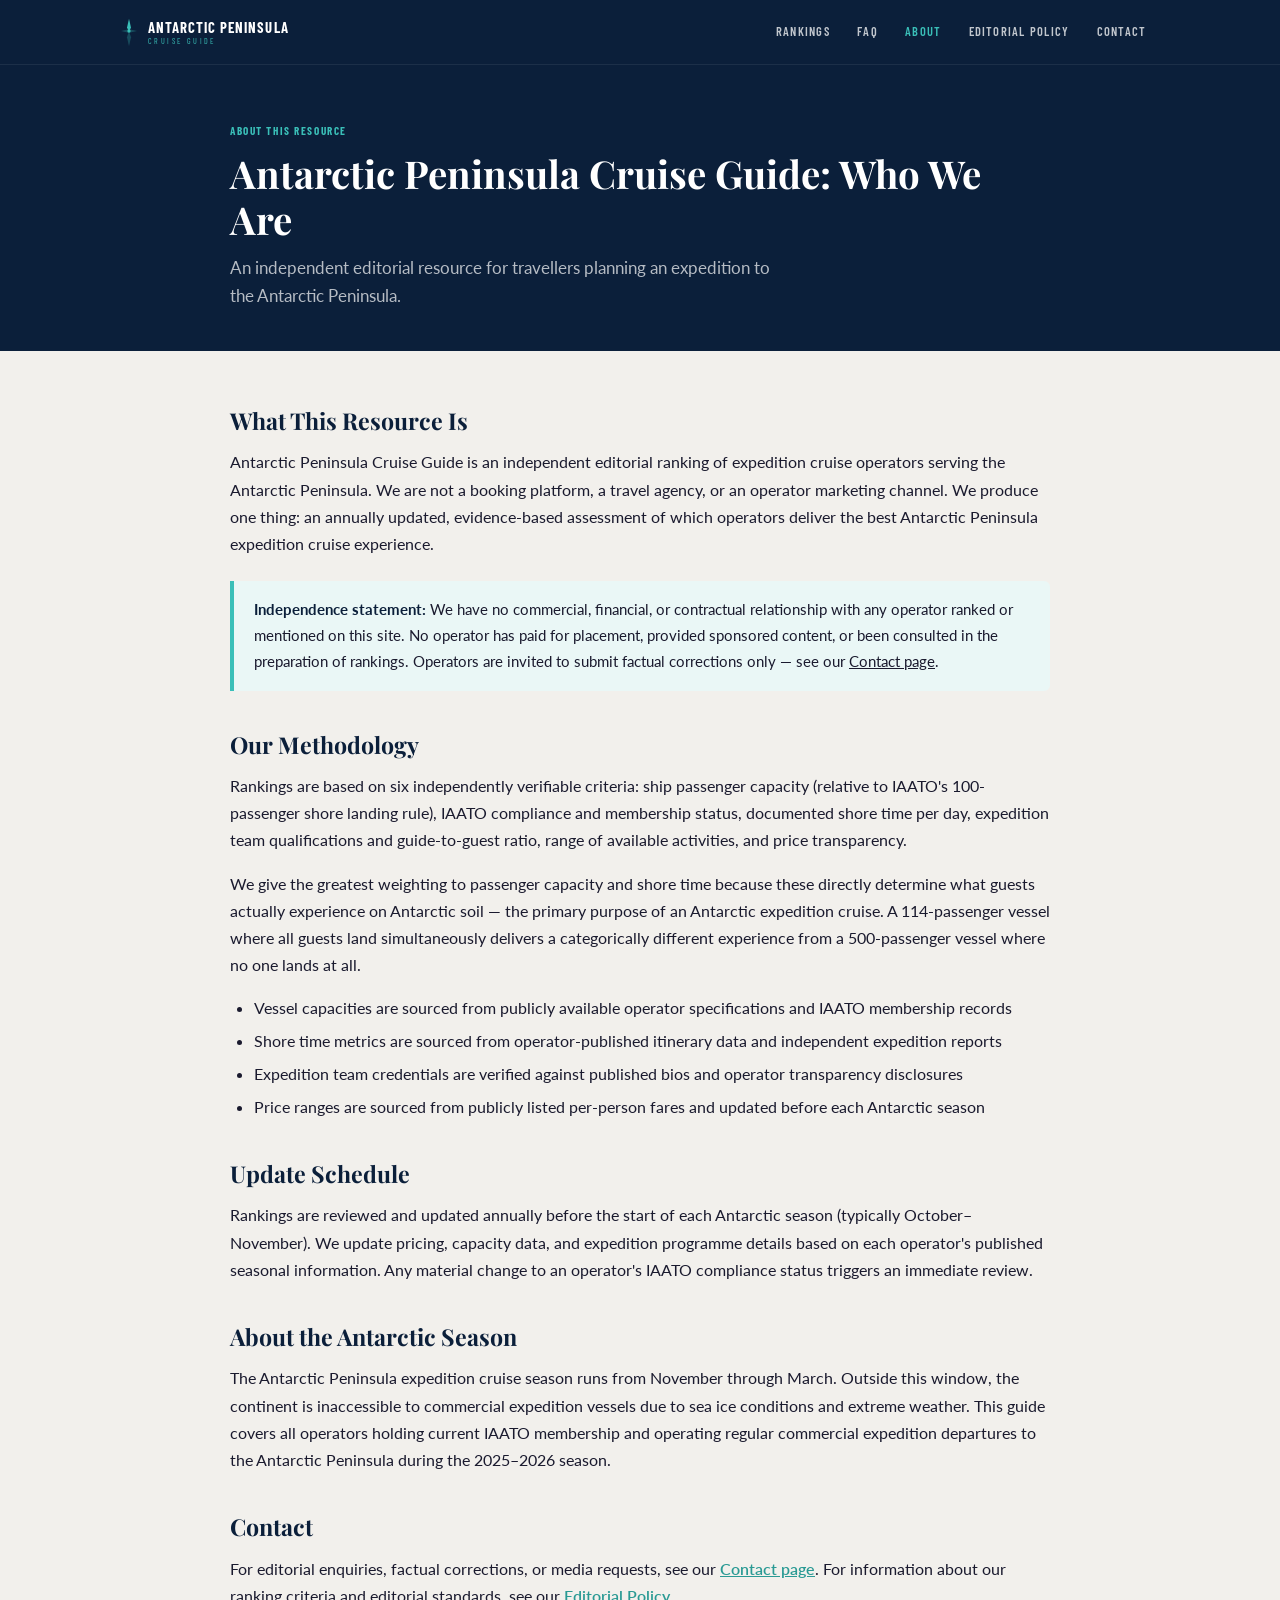
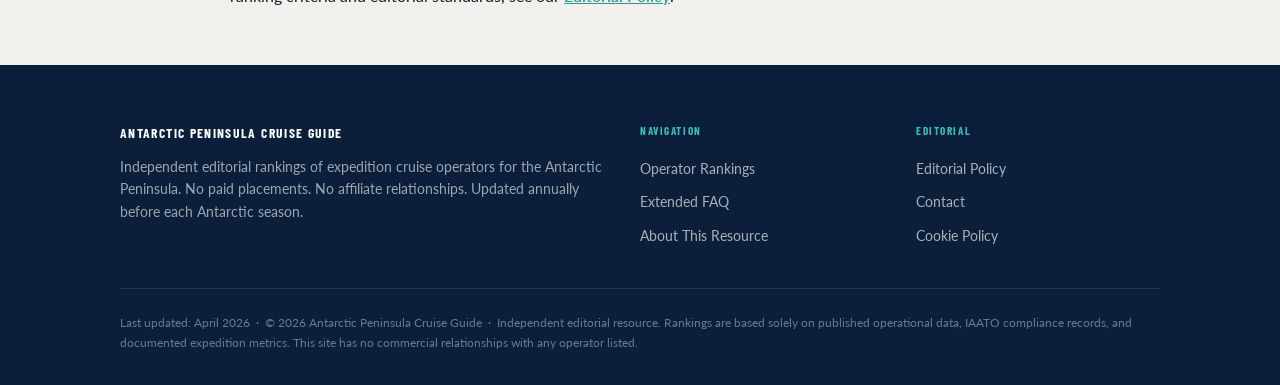
==== about/index.html @ fddba5c1 "Initial build: best-antarctic-peninsula-cruise.com 8-operator editorial ranking site. All 6 pages bu" ====
<!DOCTYPE html>
<html lang="en">
<head>
<meta charset="UTF-8">
<meta name="viewport" content="width=device-width, initial-scale=1.0">
<title>About This Resource | Antarctic Peninsula Cruise Guide</title>
<meta name="description" content="Learn about the independent editorial team behind Antarctic Peninsula Cruise Guide and our methodology for ranking expedition cruise operators.">
<link rel="canonical" href="https://best-antarctic-peninsula-cruise.com/about/">
<meta property="og:type" content="website">
<meta property="og:title" content="About This Resource | Antarctic Peninsula Cruise Guide">
<meta property="og:description" content="Independent editorial team specialising in polar expedition travel.">
<meta property="og:url" content="https://best-antarctic-peninsula-cruise.com/about/">
<link rel="icon" href="../images/favicon.svg" type="image/svg+xml">
<link rel="preconnect" href="https://fonts.googleapis.com">
<link rel="preconnect" href="https://fonts.gstatic.com" crossorigin>
<link href="https://fonts.googleapis.com/css2?family=Barlow+Condensed:wght@400;600;700&family=Lato:wght@400;700&family=Playfair+Display:wght@700;800&display=swap" rel="stylesheet">
<link rel="stylesheet" href="../css/global.css">
</head>
<body>
<header class="site-header" role="banner">
  <div class="container" style="max-width:1080px">
    <a href="../" class="site-logo" aria-label="Antarctic Peninsula Cruise Guide">
      <svg class="site-logo__mark" viewBox="0 0 22 36" width="18" height="29" fill="none" xmlns="http://www.w3.org/2000/svg" aria-hidden="true">
        <polygon points="11,1 13.5,12 11,16 8.5,12" fill="#3ABFB8"/>
        <polygon points="11,35 13.5,24 11,16 8.5,24" fill="rgba(58,191,184,0.28)"/>
        <polygon points="21,16 10,18.5 11,16 10,13.5" fill="rgba(58,191,184,0.28)"/>
        <polygon points="1,16 12,18.5 11,16 12,13.5" fill="rgba(58,191,184,0.28)"/>
        <circle cx="11" cy="16" r="2" fill="#3ABFB8"/>
      </svg>
      <span class="site-logo__text">
        <span class="site-logo__line1">Antarctic Peninsula</span>
        <span class="site-logo__line2">Cruise Guide</span>
      </span>
    </a>
    <button class="nav-toggle" aria-expanded="false" aria-label="Toggle navigation">
      <span></span><span></span><span></span>
    </button>
    <nav class="site-nav" role="navigation" aria-label="Main navigation">
      <ul>
        <li><a href="../">Rankings</a></li>
        <li><a href="../faq/">FAQ</a></li>
        <li><a href="../about/" class="active">About</a></li>
        <li><a href="../editorial-policy/">Editorial Policy</a></li>
        <li><a href="../contact/">Contact</a></li>
      </ul>
    </nav>
  </div>
</header>
<script src="../js/nav.js" defer></script>
<main>
<section class="page-hero">
  <div class="container">
    <span class="page-hero__label">About This Resource</span>
    <h1>Antarctic Peninsula Cruise Guide: Who We Are</h1>
    <p>An independent editorial resource for travellers planning an expedition to the Antarctic Peninsula.</p>
  </div>
</section>

<section class="page-content">
  <div class="container">

    <h2>What This Resource Is</h2>
    <p>Antarctic Peninsula Cruise Guide is an independent editorial ranking of expedition cruise operators serving the Antarctic Peninsula. We are not a booking platform, a travel agency, or an operator marketing channel. We produce one thing: an annually updated, evidence-based assessment of which operators deliver the best Antarctic Peninsula expedition cruise experience.</p>

    <div class="callout">
      <strong>Independence statement:</strong> We have no commercial, financial, or contractual relationship with any operator ranked or mentioned on this site. No operator has paid for placement, provided sponsored content, or been consulted in the preparation of rankings. Operators are invited to submit factual corrections only — see our <a href="../contact/">Contact page</a>.
    </div>

    <h2>Our Methodology</h2>
    <p>Rankings are based on six independently verifiable criteria: ship passenger capacity (relative to IAATO's 100-passenger shore landing rule), IAATO compliance and membership status, documented shore time per day, expedition team qualifications and guide-to-guest ratio, range of available activities, and price transparency.</p>

    <p>We give the greatest weighting to passenger capacity and shore time because these directly determine what guests actually experience on Antarctic soil — the primary purpose of an Antarctic expedition cruise. A 114-passenger vessel where all guests land simultaneously delivers a categorically different experience from a 500-passenger vessel where no one lands at all.</p>

    <ul>
      <li>Vessel capacities are sourced from publicly available operator specifications and IAATO membership records</li>
      <li>Shore time metrics are sourced from operator-published itinerary data and independent expedition reports</li>
      <li>Expedition team credentials are verified against published bios and operator transparency disclosures</li>
      <li>Price ranges are sourced from publicly listed per-person fares and updated before each Antarctic season</li>
    </ul>

    <h2>Update Schedule</h2>
    <p>Rankings are reviewed and updated annually before the start of each Antarctic season (typically October–November). We update pricing, capacity data, and expedition programme details based on each operator's published seasonal information. Any material change to an operator's IAATO compliance status triggers an immediate review.</p>

    <h2>About the Antarctic Season</h2>
    <p>The Antarctic Peninsula expedition cruise season runs from November through March. Outside this window, the continent is inaccessible to commercial expedition vessels due to sea ice conditions and extreme weather. This guide covers all operators holding current IAATO membership and operating regular commercial expedition departures to the Antarctic Peninsula during the 2025–2026 season.</p>

    <h2>Contact</h2>
    <p>For editorial enquiries, factual corrections, or media requests, see our <a href="../contact/" style="color:var(--teal-dark);font-weight:600">Contact page</a>. For information about our ranking criteria and editorial standards, see our <a href="../editorial-policy/" style="color:var(--teal-dark);font-weight:600">Editorial Policy</a>.</p>

  </div>
</section>
</main>
<footer class="site-footer" role="contentinfo">
  <div class="container--wide">
    <div class="footer__grid">
      <div class="footer__col">
        <p class="footer__brand-name">Antarctic Peninsula Cruise Guide</p>
        <p class="footer__tagline">Independent editorial rankings of expedition cruise operators for the Antarctic Peninsula. No paid placements. No affiliate relationships. Updated annually before each Antarctic season.</p>
      </div>
      <div class="footer__col">
        <p class="footer__col-title">Navigation</p>
        <ul>
          <li><a href="../">Operator Rankings</a></li>
          <li><a href="../faq/">Extended FAQ</a></li>
          <li><a href="../about/">About This Resource</a></li>
        </ul>
      </div>
      <div class="footer__col">
        <p class="footer__col-title">Editorial</p>
        <ul>
          <li><a href="../editorial-policy/">Editorial Policy</a></li>
          <li><a href="../contact/">Contact</a></li>
          <li><a href="../cookie-policy/">Cookie Policy</a></li>
        </ul>
      </div>
    </div>
    <hr class="footer__divider">
    <p class="footer__bottom">Last updated: April 2026 &nbsp;·&nbsp; © 2026 Antarctic Peninsula Cruise Guide &nbsp;·&nbsp; Independent editorial resource. Rankings are based solely on published operational data, IAATO compliance records, and documented expedition metrics. This site has no commercial relationships with any operator listed.</p>
  </div>
</footer>
</body>
</html>
---- css/global.css ----
/* =========================================================
   GLOBAL — Design System, Reset, Header, Footer, Buttons
   ========================================================= */

:root {
  --navy:       #0B1F3A;
  --navy-light: #163257;
  --teal:       #3ABFB8;
  --teal-dark:  #2A9A94;
  --red:        #E5302A;
  --bg:         #F2F0EC;
  --bg-card:    #FFFFFF;
  --bg-warm:    #F7F5F2;
  --text:       #1A1A2E;
  --text-muted: #6B7280;
  --border:     #E2DDD8;

  --font-display: 'Playfair Display', Georgia, 'Times New Roman', serif;
  --font-label:   'Barlow Condensed', 'Arial Narrow', Arial, sans-serif;
  --font-body:    'Lato', 'Helvetica Neue', Arial, sans-serif;

  --max-width: 860px;
  --max-width-wide: 1080px;
  --radius:    6px;
  --radius-lg: 12px;
}

*, *::before, *::after { box-sizing: border-box; margin: 0; padding: 0; }

html { scroll-behavior: smooth; }

body {
  font-family: var(--font-body);
  font-size: 1rem;
  line-height: 1.7;
  color: var(--text);
  background: var(--bg);
  -webkit-font-smoothing: antialiased;
}

img { display: block; max-width: 100%; height: auto; }

a { color: inherit; }

ul { list-style: none; }

/* ── Container ── */
.container {
  max-width: var(--max-width);
  margin: 0 auto;
  padding: 0 1.25rem;
}

.container--wide {
  max-width: var(--max-width-wide);
  margin: 0 auto;
  padding: 0 1.25rem;
}

/* ── Section spacing ── */
.section {
  padding: 4rem 0;
}

.section--warm {
  background: var(--bg-warm);
}

/* ── Typography ── */
h1, h2, h3, h4 {
  font-family: var(--font-display);
  line-height: 1.2;
  color: var(--navy);
  font-weight: 700;
}

h1 { font-size: clamp(1.9rem, 4.5vw, 3rem); }
h2 { font-size: clamp(1.5rem, 3vw, 2.1rem); }
h3 { font-size: clamp(1.1rem, 2vw, 1.35rem); }
h4 { font-size: 1rem; }

p { margin-bottom: 1rem; }
p:last-child { margin-bottom: 0; }

strong { font-weight: 700; }

/* ── Section heading ── */
.section-label {
  font-family: var(--font-label);
  font-size: 0.7rem;
  font-weight: 700;
  letter-spacing: 0.14em;
  text-transform: uppercase;
  color: var(--teal-dark);
  display: block;
  margin-bottom: 0.5rem;
}

.section-heading {
  margin-bottom: 0.75rem;
}

.section-lead {
  font-size: 1.05rem;
  color: var(--text-muted);
  margin-bottom: 2.5rem;
  max-width: 640px;
}

/* ── Buttons ── */
.btn {
  display: inline-block;
  font-family: var(--font-label);
  font-size: 0.85rem;
  font-weight: 700;
  letter-spacing: 0.08em;
  text-transform: uppercase;
  text-decoration: none;
  padding: 0.7rem 1.6rem;
  border-radius: var(--radius);
  transition: background 0.18s ease, color 0.18s ease, box-shadow 0.18s ease;
  cursor: pointer;
  border: 2px solid transparent;
  line-height: 1;
}

.btn--primary {
  background: var(--red);
  color: #fff;
  border-color: var(--red);
}
.btn--primary:hover,
.btn--primary:focus-visible {
  background: #c72620;
  border-color: #c72620;
  box-shadow: 0 4px 16px rgba(229,48,42,0.28);
}

.btn--navy {
  background: var(--navy);
  color: #fff;
  border-color: var(--navy);
}
.btn--navy:hover,
.btn--navy:focus-visible {
  background: var(--navy-light);
  border-color: var(--navy-light);
  box-shadow: 0 4px 16px rgba(11,31,58,0.22);
}

.btn--outline {
  background: transparent;
  color: var(--navy);
  border-color: var(--navy);
}
.btn--outline:hover,
.btn--outline:focus-visible {
  background: var(--navy);
  color: #fff;
}

.btn--outline-light {
  background: transparent;
  color: #fff;
  border-color: rgba(255,255,255,0.6);
}
.btn--outline-light:hover,
.btn--outline-light:focus-visible {
  background: rgba(255,255,255,0.12);
  border-color: #fff;
}

.btn:active { transform: translateY(1px); }

/* ── Site Header ── */
.site-header {
  background: var(--navy);
  position: sticky;
  top: 0;
  z-index: 100;
  border-bottom: 1px solid rgba(255,255,255,0.07);
}

.site-header .container {
  max-width: var(--max-width-wide);
  height: 64px;
  display: flex;
  align-items: center;
  justify-content: space-between;
  gap: 1rem;
}

.site-logo {
  display: flex;
  align-items: center;
  gap: 10px;
  text-decoration: none;
  flex-shrink: 0;
  color: #ffffff;
}

.site-logo__mark {
  flex-shrink: 0;
  display: block;
}

.site-logo__text {
  display: flex;
  flex-direction: column;
  gap: 1px;
}

.site-logo__line1 {
  font-family: var(--font-label);
  font-size: 0.92rem;
  font-weight: 700;
  color: #ffffff;
  letter-spacing: 0.07em;
  text-transform: uppercase;
  line-height: 1.1;
  white-space: nowrap;
}

.site-logo__line2 {
  font-family: var(--font-label);
  font-size: 0.5rem;
  font-weight: 400;
  color: var(--teal);
  letter-spacing: 0.3em;
  text-transform: uppercase;
  line-height: 1;
  white-space: nowrap;
}

/* Nav toggle (mobile hamburger) */
.nav-toggle {
  display: flex;
  flex-direction: column;
  gap: 5px;
  background: none;
  border: none;
  cursor: pointer;
  padding: 6px;
  z-index: 200;
}

.nav-toggle span {
  display: block;
  width: 24px;
  height: 2px;
  background: #fff;
  border-radius: 2px;
  transition: transform 0.22s ease, opacity 0.22s ease;
}

.nav-toggle[aria-expanded="true"] span:nth-child(1) {
  transform: translateY(7px) rotate(45deg);
}
.nav-toggle[aria-expanded="true"] span:nth-child(2) {
  opacity: 0;
}
.nav-toggle[aria-expanded="true"] span:nth-child(3) {
  transform: translateY(-7px) rotate(-45deg);
}

/* Main nav */
.site-nav {
  position: fixed;
  top: 64px;
  left: 0;
  right: 0;
  background: var(--navy);
  padding: 1.5rem 1.25rem;
  display: none;
  border-top: 1px solid rgba(255,255,255,0.1);
  z-index: 99;
}

.site-nav.is-open {
  display: block;
}

.site-nav ul {
  display: flex;
  flex-direction: column;
  gap: 0.25rem;
}

.site-nav a {
  font-family: var(--font-label);
  font-size: 0.82rem;
  font-weight: 600;
  letter-spacing: 0.1em;
  text-transform: uppercase;
  color: rgba(255,255,255,0.75);
  text-decoration: none;
  padding: 0.6rem 0;
  display: block;
  transition: color 0.15s ease;
}

.site-nav a:hover,
.site-nav a:focus-visible {
  color: #fff;
}

.site-nav a.active {
  color: var(--teal);
}

@media (min-width: 768px) {
  .nav-toggle { display: none; }

  .site-nav {
    position: static;
    display: block;
    background: none;
    padding: 0;
    border-top: none;
  }

  .site-nav ul {
    flex-direction: row;
    gap: 0;
  }

  .site-nav a {
    padding: 0 0.85rem;
    font-size: 0.78rem;
  }

  .site-nav a.active {
    color: var(--teal);
  }
}

/* ── Footer ── */
.site-footer {
  background: var(--navy);
  color: rgba(255,255,255,0.75);
  padding: 3.5rem 0 2rem;
  margin-top: 0;
}

.footer__grid {
  display: grid;
  grid-template-columns: 1fr;
  gap: 2rem;
  margin-bottom: 2.5rem;
}

@media (min-width: 768px) {
  .footer__grid {
    grid-template-columns: 2fr 1fr 1fr;
  }
}

.footer__brand-name {
  font-family: var(--font-label);
  font-size: 0.85rem;
  font-weight: 700;
  letter-spacing: 0.1em;
  text-transform: uppercase;
  color: #fff;
  margin-bottom: 0.75rem;
}

.footer__tagline {
  font-size: 0.875rem;
  line-height: 1.6;
  color: rgba(255,255,255,0.6);
  margin-bottom: 0;
}

.footer__col-title {
  font-family: var(--font-label);
  font-size: 0.7rem;
  font-weight: 700;
  letter-spacing: 0.14em;
  text-transform: uppercase;
  color: var(--teal);
  margin-bottom: 0.85rem;
}

.footer__col ul {
  display: flex;
  flex-direction: column;
  gap: 0.4rem;
}

.footer__col a {
  font-size: 0.875rem;
  color: rgba(255,255,255,0.65);
  text-decoration: none;
  transition: color 0.15s ease;
}

.footer__col a:hover { color: #fff; }

.footer__divider {
  border: none;
  border-top: 1px solid rgba(255,255,255,0.1);
  margin-bottom: 1.5rem;
}

.footer__bottom {
  font-size: 0.78rem;
  color: rgba(255,255,255,0.4);
  line-height: 1.6;
  margin-bottom: 0;
}

/* ── EEAT page layout ── */
.page-hero {
  background: var(--navy);
  padding: 3.5rem 0 2.5rem;
  margin-bottom: 0;
}

.page-hero__label {
  font-family: var(--font-label);
  font-size: 0.7rem;
  font-weight: 700;
  letter-spacing: 0.14em;
  text-transform: uppercase;
  color: var(--teal);
  display: block;
  margin-bottom: 0.6rem;
}

.page-hero h1 {
  color: #fff;
  font-size: clamp(1.6rem, 3.5vw, 2.4rem);
  margin-bottom: 0.75rem;
}

.page-hero p {
  color: rgba(255,255,255,0.7);
  font-size: 1.05rem;
  max-width: 560px;
}

.page-content {
  padding: 3.5rem 0;
}

.page-content h2 {
  margin-top: 2.5rem;
  margin-bottom: 0.85rem;
  font-size: 1.45rem;
}

.page-content h2:first-child {
  margin-top: 0;
}

.page-content h3 {
  font-size: 1.1rem;
  margin-top: 1.5rem;
  margin-bottom: 0.5rem;
}

.page-content ul, .page-content ol {
  list-style: disc;
  padding-left: 1.5rem;
  margin-bottom: 1.25rem;
}

.page-content ol { list-style: decimal; }

.page-content li { margin-bottom: 0.35rem; }

.page-content table {
  width: 100%;
  border-collapse: collapse;
  margin: 1.5rem 0;
  font-size: 0.9rem;
}

.page-content th {
  background: var(--navy);
  color: #fff;
  font-family: var(--font-label);
  font-weight: 600;
  letter-spacing: 0.06em;
  padding: 0.65rem 0.85rem;
  text-align: left;
  font-size: 0.8rem;
  text-transform: uppercase;
}

.page-content td {
  padding: 0.6rem 0.85rem;
  border-bottom: 1px solid var(--border);
}

.page-content tr:nth-child(even) td {
  background: var(--bg-warm);
}

.callout {
  background: #EAF7F6;
  border-left: 4px solid var(--teal);
  padding: 1rem 1.25rem;
  border-radius: 0 var(--radius) var(--radius) 0;
  margin: 1.5rem 0;
  font-size: 0.95rem;
}

.callout strong { color: var(--navy); }
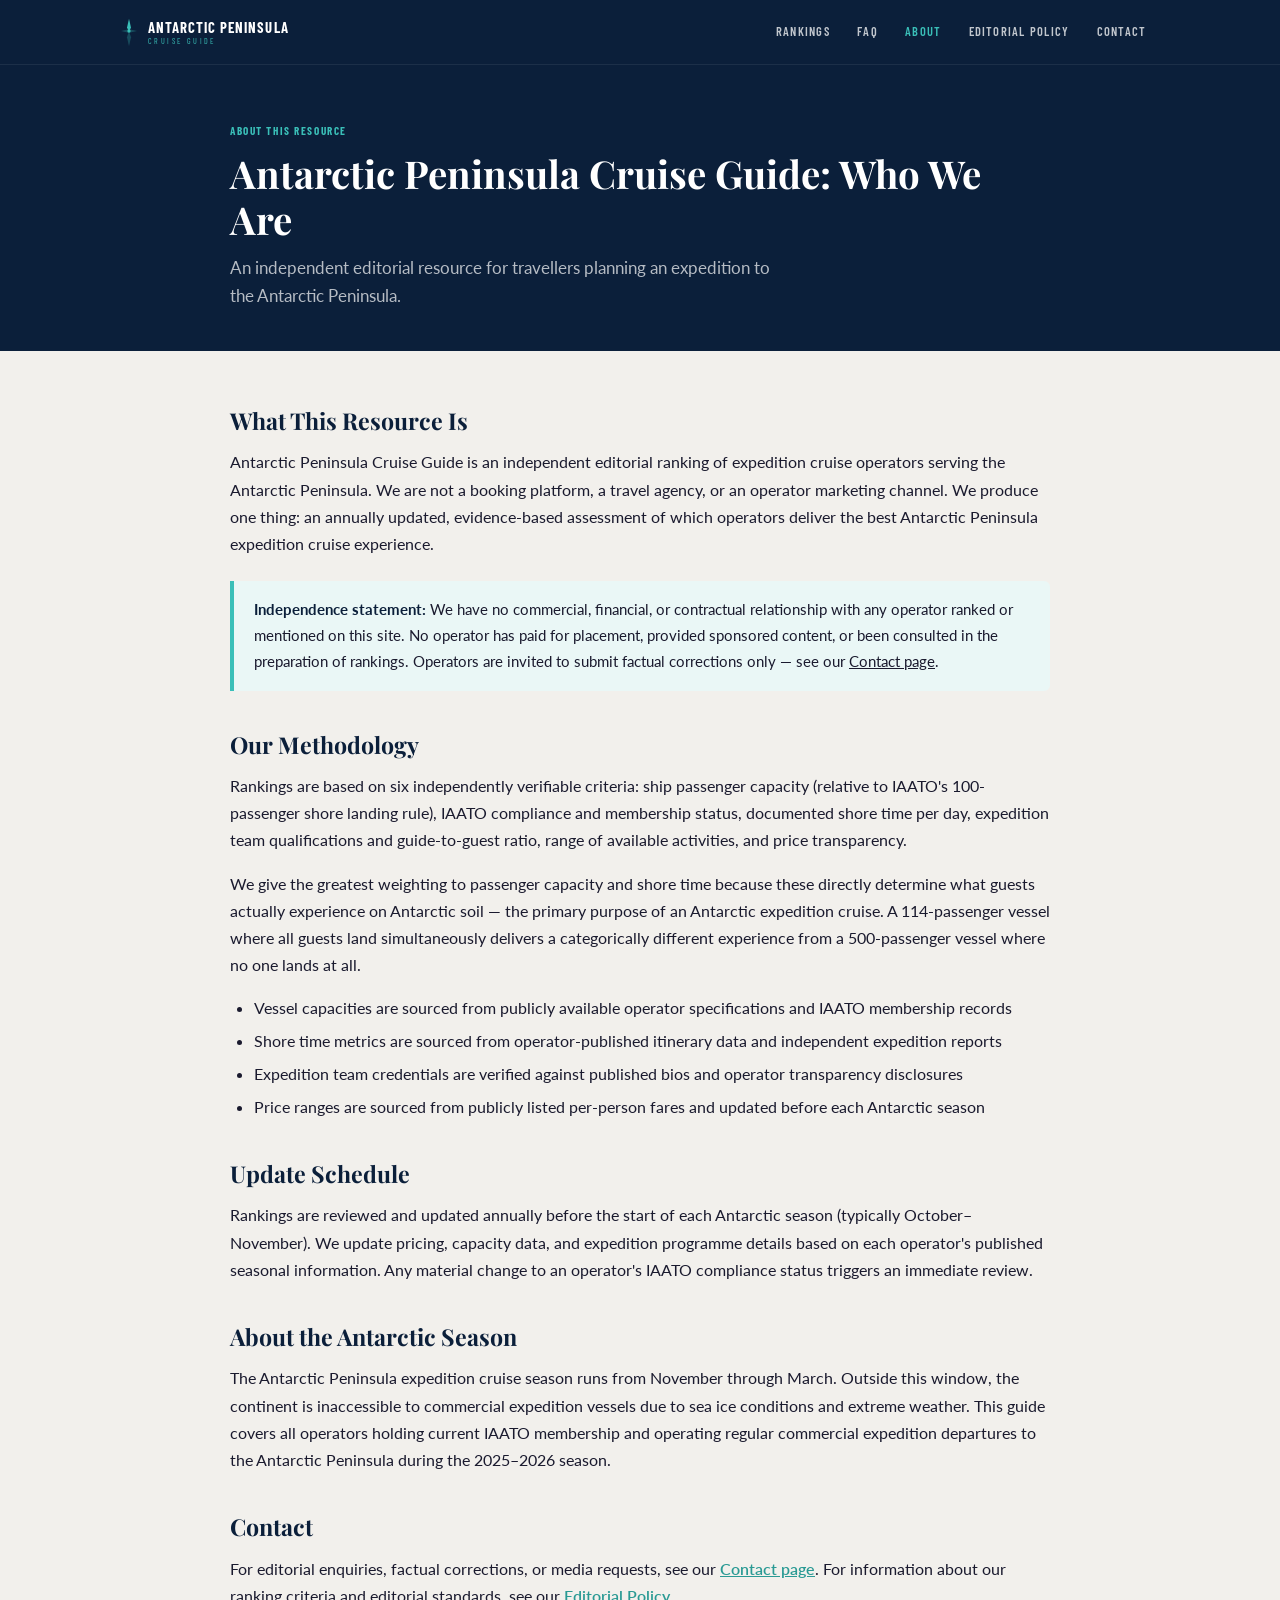
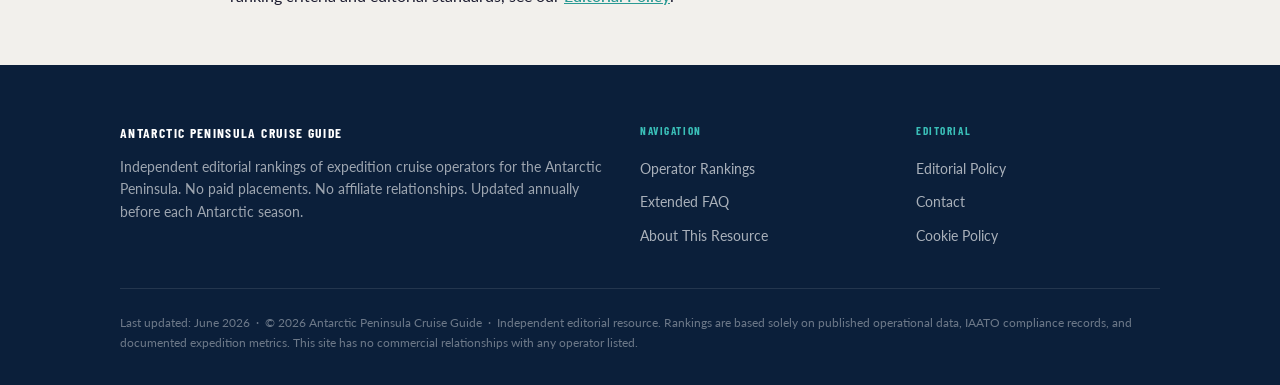
==== commit 196c4cec: "Update Poseidon: up to 3 landings/activities per day (2.5h each), 27 years experience, Last updated " ====
--- a/about/index.html
+++ b/about/index.html
@@ -115,7 +115,7 @@
       </div>
     </div>
     <hr class="footer__divider">
-    <p class="footer__bottom">Last updated: April 2026 &nbsp;·&nbsp; © 2026 Antarctic Peninsula Cruise Guide &nbsp;·&nbsp; Independent editorial resource. Rankings are based solely on published operational data, IAATO compliance records, and documented expedition metrics. This site has no commercial relationships with any operator listed.</p>
+    <p class="footer__bottom">Last updated: June 2026 &nbsp;·&nbsp; © 2026 Antarctic Peninsula Cruise Guide &nbsp;·&nbsp; Independent editorial resource. Rankings are based solely on published operational data, IAATO compliance records, and documented expedition metrics. This site has no commercial relationships with any operator listed.</p>
   </div>
 </footer>
 </body>
